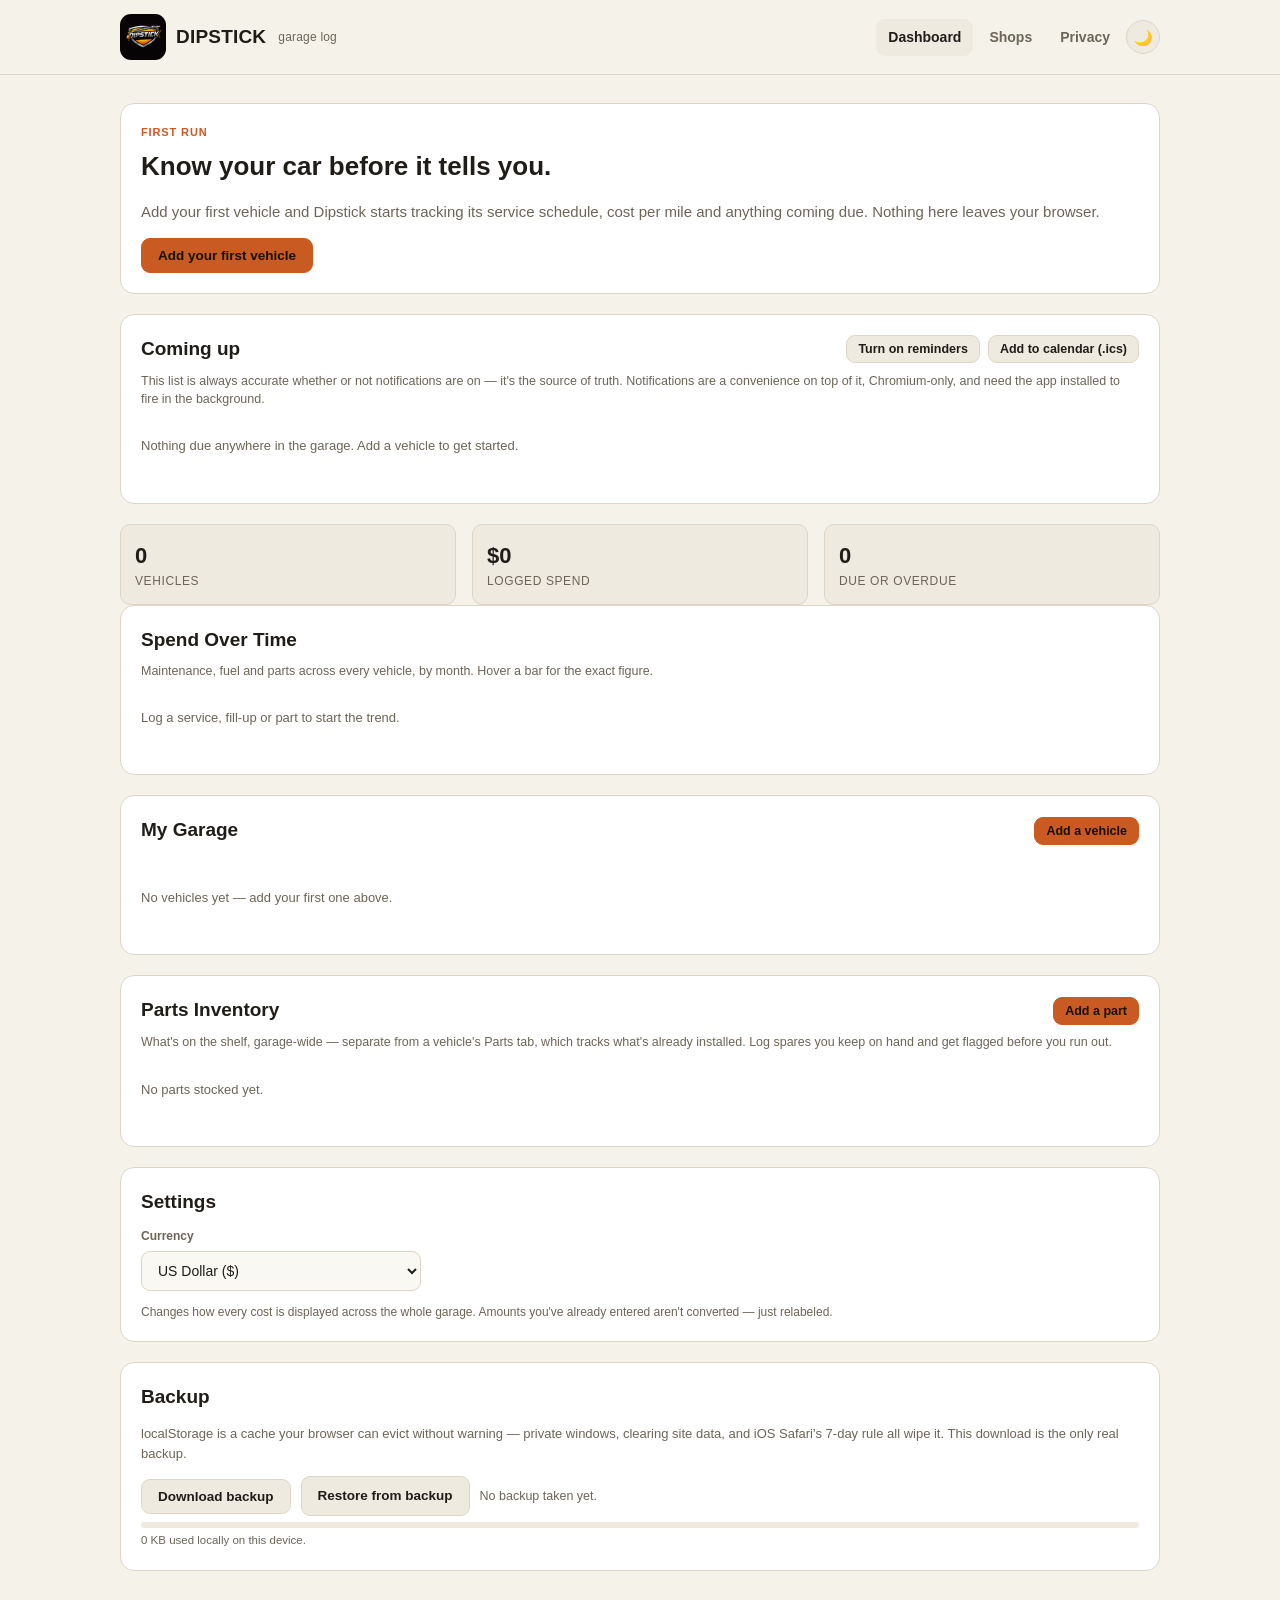
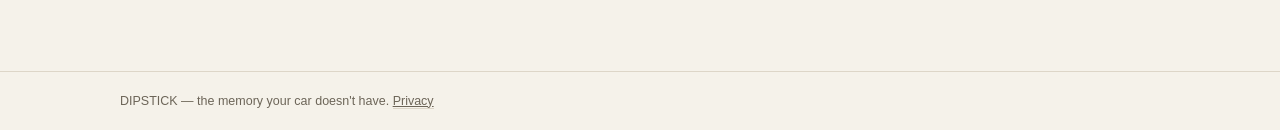
==== index.html @ 311d516f "Initial commit: Dipstick garage log app Vehicle maintenance tracker - local-only storage, no server." ====
<!doctype html>
<html lang="en">
<head>
<meta charset="utf-8">
<script>(function(){try{var t=localStorage.getItem('dipstick.theme');if(t==='light'||t==='dark')document.documentElement.setAttribute('data-theme',t);}catch(e){}})();</script>
<meta name="viewport" content="width=device-width, initial-scale=1, viewport-fit=cover">
<title>Dipstick — Garage Dashboard</title>
<meta name="description" content="Vehicle maintenance, repair records and reminders that live on your device — no account, no server.">
<link rel="manifest" href="manifest.json">
<meta name="theme-color" content="#0b0d10">
<link rel="apple-touch-icon" href="icon-192.png">
<link rel="icon" href="favicon.png">
<link rel="stylesheet" href="app.css">
</head>
<body>
<header>
  <div class="wrap">
    <a class="brand" href="index.html"><img class="mark" src="logo-mark.png" alt="Dipstick logo">DIPSTICK<span class="tag">garage log</span></a>
    <nav>
      <a href="index.html" class="active">Dashboard</a>
      <a href="providers.html">Shops</a>
      <a href="privacy.html">Privacy</a>
      <button id="themeToggle" class="theme-toggle" type="button" aria-label="Toggle theme"></button>
    </nav>
  </div>
</header>

<main>
  <div class="wrap">

    <section id="setupSection" class="panel" style="display:none">
      <div class="kicker">First run</div>
      <h1>Know your car before it tells you.</h1>
      <p class="muted">Add your first vehicle and Dipstick starts tracking its service schedule, cost per mile and anything coming due. Nothing here leaves your browser.</p>
      <button class="btn primary" id="setupAddBtn" type="button">Add your first vehicle</button>
    </section>

    <section class="panel" id="remindersPanel">
      <div style="display:flex;align-items:center;justify-content:space-between;flex-wrap:wrap;gap:10px">
        <h2 style="margin:0">Coming up<span class="badge-count" id="overdueBadge" style="display:none"></span></h2>
        <div style="display:flex;gap:8px;flex-wrap:wrap">
          <button class="btn sm" id="remindersToggleBtn" type="button">Turn on reminders</button>
          <button class="btn sm" id="remindersTestBtn" type="button" style="display:none">Send a test</button>
          <button class="btn sm" id="icsExportBtn" type="button">Add to calendar (.ics)</button>
        </div>
      </div>
      <p class="muted" style="font-size:12.5px;margin:8px 0 4px" id="remindersHint">This list is always accurate whether or not notifications are on — it's the source of truth. Notifications are a convenience on top of it, Chromium-only, and need the app installed to fire in the background.</p>
      <div id="dueList"></div>
      <p class="empty-note" id="dueEmpty" style="display:none">Nothing due anywhere in the garage. Add a vehicle to get started.</p>
    </section>

    <section class="grid cols-3" id="fleetStats"></section>

    <section class="panel">
      <div style="display:flex;align-items:center;justify-content:space-between;flex-wrap:wrap;gap:10px">
        <h2 style="margin:0">Spend Over Time</h2>
        <span class="muted" id="spendChartTotal" style="font-size:12.5px"></span>
      </div>
      <p class="muted" style="font-size:12.5px;margin:8px 0 12px">Maintenance, fuel and parts across every vehicle, by month. Hover a bar for the exact figure.</p>
      <div id="spendChartHost"></div>
      <p class="empty-note" id="spendChartEmpty" style="display:none">Log a service, fill-up or part to start the trend.</p>
    </section>

    <section class="panel">
      <div style="display:flex;align-items:center;justify-content:space-between;flex-wrap:wrap;gap:10px">
        <h2 style="margin:0">My Garage</h2>
        <button class="btn primary sm" id="addCarToggle" type="button">Add a vehicle</button>
      </div>

      <div id="addCar" class="disclosure" style="margin-top:14px;display:none">
        <div class="inner" style="padding-top:14px">
          <div class="field full">
            <label for="vinInput">Have the VIN? (optional)</label>
            <div style="display:flex;gap:8px">
              <input id="vinInput" placeholder="17-character VIN" maxlength="17" style="flex:1">
              <button class="btn" id="vinLookupBtn" type="button">Look up</button>
            </div>
            <p class="muted" id="vinNote" style="font-size:12px;margin:2px 0 0"></p>
          </div>
          <form class="form-grid" id="vehicleForm">
            <div class="field"><label>Year</label><input id="vehicleYear" type="number" placeholder="2019" required></div>
            <div class="field"><label>Make</label><input id="vehicleMake" placeholder="Toyota" required></div>
            <div class="field"><label>Model</label><input id="vehicleModel" placeholder="Camry" required></div>
            <div class="field"><label>Trim</label><input id="vehicleTrim" placeholder="SE (optional)"></div>
            <div class="field"><label>Current mileage</label><input id="vehicleMileage" type="number" placeholder="42000"></div>
            <div class="field"><label>Purchase price</label><input id="vehiclePurchase" type="number" placeholder="optional"></div>
            <div class="field"><label>Mileage when bought</label><input id="vehiclePurchaseMileage" type="number" placeholder="optional"></div>
            <div class="field full"><label>Notes</label><input id="vehicleNotes" placeholder="optional"></div>
            <div class="field full"><button class="btn primary" type="submit">Save vehicle</button></div>
          </form>
        </div>
      </div>

      <div class="grid cols-2" id="vehicleGrid" style="margin-top:16px"></div>
      <p class="empty-note" id="vehicleEmpty" style="display:none">No vehicles yet — add your first one above.</p>
    </section>

    <section class="panel">
      <div style="display:flex;align-items:center;justify-content:space-between;flex-wrap:wrap;gap:10px">
        <h2 style="margin:0">Parts Inventory</h2>
        <button class="btn primary sm" id="addInvToggle" type="button">Add a part</button>
      </div>
      <p class="muted" style="font-size:12.5px;margin:8px 0 4px">What's on the shelf, garage-wide — separate from a vehicle's Parts tab, which tracks what's already installed. Log spares you keep on hand and get flagged before you run out.</p>

      <div id="addInv" class="disclosure" style="margin-top:10px;display:none">
        <div class="inner" style="padding-top:14px">
          <form class="form-grid" id="inventoryForm">
            <div class="field"><label>Part</label><input id="invName" placeholder="Oil filter, wiper blades…" required></div>
            <div class="field"><label>Quantity on hand</label><input id="invQuantity" type="number" min="0" placeholder="0"></div>
            <div class="field"><label>Reorder at</label><input id="invThreshold" type="number" min="0" placeholder="1"></div>
            <div class="field full"><label>Notes</label><input id="invNotes" placeholder="optional"></div>
            <div class="field full"><button class="btn primary" type="submit">Save part</button></div>
          </form>
        </div>
      </div>

      <div id="invList" style="margin-top:14px"></div>
      <p class="empty-note" id="invEmpty" style="display:none">No parts stocked yet.</p>
    </section>

    <section class="panel">
      <h2>Settings</h2>
      <div class="field" style="max-width:280px">
        <label>Currency</label>
        <select id="currencySelect"></select>
      </div>
      <p class="muted" style="font-size:12px;margin:6px 0 0">Changes how every cost is displayed across the whole garage. Amounts you've already entered aren't converted — just relabeled.</p>
    </section>

    <section class="panel">
      <h2>Backup</h2>
      <p class="muted" style="font-size:13px">localStorage is a cache your browser can evict without warning — private windows, clearing site data, and iOS Safari's 7-day rule all wipe it. This download is the only real backup.</p>
      <div style="display:flex;gap:10px;flex-wrap:wrap;align-items:center">
        <button class="btn" id="exportBtn" type="button">Download backup</button>
        <label class="btn" style="cursor:pointer">Restore from backup<input type="file" id="importFile" accept=".json" style="display:none"></label>
        <span class="muted" id="lastExportNote" style="font-size:12.5px"></span>
      </div>
      <div class="storage-meter"><i id="storageBar" style="width:0%"></i></div>
      <p class="muted" id="storageNote" style="font-size:11.5px;margin:4px 0 0"></p>
    </section>

  </div>
</main>

<footer>
  <div class="wrap">
    <span>DIPSTICK — the memory your car doesn't have. <a href="privacy.html" style="border-bottom:1px solid var(--line)">Privacy</a></span>
    <button class="btn sm" id="installBtn" type="button" style="display:none">Install app</button>
  </div>
</footer>

<div class="toast" id="toast" role="status" aria-live="polite"></div>

<script src="app.js"></script>
<script>
(function(){
  var D = window.DIPSTICK;
  D.initThemeToggle(document.getElementById('themeToggle'));
  var toastTimer;
  function toast(msg){
    var t = document.getElementById('toast');
    t.textContent = msg; t.classList.add('show');
    clearTimeout(toastTimer);
    toastTimer = setTimeout(function(){ t.classList.remove('show'); }, 2600);
  }

  function pillHtml(status, label){
    return '<span class="pill '+status+'">'+D.esc(label||status)+'</span>';
  }

  function renderDue(){
    var items = D.reminderItems();
    var host = document.getElementById('dueList');
    var empty = document.getElementById('dueEmpty');
    var badge = document.getElementById('overdueBadge');
    var overdue = items.filter(function(i){ return i.status==='overdue'; }).length;
    if(overdue){ badge.style.display='inline-block'; badge.textContent = overdue; }
    else badge.style.display='none';
    if(!items.length){ host.innerHTML=''; empty.style.display='block'; return; }
    empty.style.display='none';
    host.innerHTML = items.map(function(i){
      return '<div class="due-item">'+pillHtml(i.status)+
        '<div style="flex:1"><div class="t">'+D.esc(i.title)+'</div><div class="d">'+D.esc(i.detail)+'</div></div></div>';
    }).join('');
  }

  function renderStats(){
    var s = D.fleetSummary();
    document.getElementById('fleetStats').innerHTML =
      '<div class="stat"><div class="n">'+s.vehicles+'</div><div class="l">Vehicles</div></div>'+
      '<div class="stat"><div class="n">'+D.fmtMoney(s.totalSpend)+'</div><div class="l">Logged spend</div></div>'+
      '<div class="stat"><div class="n">'+s.dueCount+'</div><div class="l">Due or overdue</div></div>';
  }

  function vehicleCardHtml(v){
    var due = D.topDue(v, 1)[0];
    var oc = D.ownershipCost(v);
    var photo = (v.photos&&v.photos[0]) ? '<img class="photo" src="'+v.photos[0]+'">' : '';
    var dueBit = due && due.status!=='ok' ? pillHtml(due.status, due.type) : (due ? pillHtml('ok','On schedule') : '');
    return '<a class="vehicle-card" href="vehicle.html?id='+encodeURIComponent(v.id)+'">'+photo+
      '<div class="title">'+D.esc(D.vehicleTitle(v))+'</div>'+
      '<div class="sub">'+D.fmtMiles(v.mileage)+(v.trim?' · '+D.esc(v.trim):'')+'</div>'+
      '<div style="display:flex;justify-content:space-between;align-items:center">'+dueBit+
      '<span class="muted" style="font-size:12px">'+(oc?D.fmtMoney(oc.perMile,2)+'/mi':'cost/mi —')+'</span></div>'+
      '</a>';
  }

  function renderVehicles(){
    var vehicles = D.getState().vehicles;
    var grid = document.getElementById('vehicleGrid');
    var empty = document.getElementById('vehicleEmpty');
    if(!vehicles.length){ grid.innerHTML=''; empty.style.display='block'; }
    else { empty.style.display='none'; grid.innerHTML = vehicles.map(vehicleCardHtml).join(''); }
  }

  function inventoryRowHtml(item){
    var st = D.inventoryStatus(item);
    return '<div class="due-item">'+pillHtml(st.status, st.status==='overdue'?'out':st.status==='soon'?'low':'ok')+
      '<div style="flex:1"><div class="t">'+D.esc(item.name)+'</div>'+
      '<div class="d">'+st.quantity+' on hand · reorder at '+item.reorderThreshold+(item.notes?' · '+D.esc(item.notes):'')+'</div></div>'+
      '<div style="display:flex;gap:6px;align-items:center">'+
      '<button class="btn sm" data-act="dec" data-id="'+item.id+'" type="button">&minus;</button>'+
      '<button class="btn sm" data-act="inc" data-id="'+item.id+'" type="button">+</button>'+
      '<button class="btn sm danger" data-act="del" data-id="'+item.id+'" type="button">Delete</button>'+
      '</div></div>';
  }

  function renderInventory(){
    var items = D.getState().inventory || [];
    var host = document.getElementById('invList');
    var empty = document.getElementById('invEmpty');
    if(!items.length){ host.innerHTML=''; empty.style.display='block'; return; }
    empty.style.display='none';
    host.innerHTML = items.map(inventoryRowHtml).join('');
    Array.prototype.forEach.call(host.querySelectorAll('button[data-act]'), function(btn){
      btn.addEventListener('click', function(){
        var id = this.dataset.id, act = this.dataset.act;
        if(act==='inc') D.adjustInventoryQty(id, 1);
        else if(act==='dec') D.adjustInventoryQty(id, -1);
        else if(act==='del'){ D.removeInventoryItem(id); }
        D.scheduleSave(); renderInventory(); renderDue();
      });
    });
  }

  function renderSpendChart(){
    var data = D.fleetMonthlySpend(12);
    var host = document.getElementById('spendChartHost');
    var empty = document.getElementById('spendChartEmpty');
    var totalAll = data.reduce(function(a,d){ return a+d.total; }, 0);
    document.getElementById('spendChartTotal').textContent = totalAll > 0 ? '12-month total: '+D.fmtMoney(totalAll) : '';
    if(totalAll <= 0){ host.innerHTML=''; empty.style.display='block'; return; }
    empty.style.display='none';
    var w = 760, h = 180, padBottom = 24;
    var max = Math.max.apply(null, data.map(function(d){ return d.total; }).concat([1]));
    var slot = w / data.length;
    var barW = Math.max(2, slot - 6);
    var bars = data.map(function(d, i){
      var isZero = d.total <= 0;
      var barH = isZero ? 2 : Math.max(3, Math.round((d.total/max) * (h-padBottom-14)));
      var x = i*slot + (slot-barW)/2;
      var y = h - padBottom - barH;
      var showLabel = (i % 3 === 0) || i === data.length-1;
      return '<g>'+
        '<rect x="'+x.toFixed(1)+'" y="'+y+'" width="'+barW.toFixed(1)+'" height="'+barH+'" rx="3" style="fill:'+(isZero?'var(--line)':'var(--accent)')+'"><title>'+D.esc(d.label)+': '+D.esc(D.fmtMoney(d.total))+'</title></rect>'+
        (showLabel ? '<text x="'+(x+barW/2).toFixed(1)+'" y="'+(h-6)+'" text-anchor="middle" font-size="10" style="fill:var(--muted)">'+D.esc(d.label)+'</text>' : '')+
        '</g>';
    }).join('');
    host.innerHTML = '<svg viewBox="0 0 '+w+' '+h+'" style="width:100%;height:auto;display:block" role="img" aria-label="Monthly spend across the garage, last 12 months">'+
      '<line x1="0" y1="'+(h-padBottom)+'" x2="'+w+'" y2="'+(h-padBottom)+'" style="stroke:var(--line)" stroke-width="1"/>'+
      bars+'</svg>';
  }

  function renderCurrencySelect(){
    var sel = document.getElementById('currencySelect');
    if(!sel.options.length){
      sel.innerHTML = D.CURRENCIES.map(function(c){ return '<option value="'+c.code+'">'+D.esc(c.label)+'</option>'; }).join('');
    }
    sel.value = D.getCurrency();
  }

  function renderStorage(){
    var bytes = D.estimateBytes(D.getState());
    var pct = Math.min(100, Math.round(bytes / D.STORAGE_LIMIT_BYTES * 100));
    document.getElementById('storageBar').style.width = pct+'%';
    document.getElementById('storageNote').textContent = (bytes/1024).toFixed(0)+' KB used locally on this device.';
    var last = D.getState().lastExportAt;
    document.getElementById('lastExportNote').textContent = last ? 'Last backup: '+D.fmtDate(last.slice(0,10)) : 'No backup taken yet.';
  }

  function renderAll(){
    document.getElementById('setupSection').style.display = D.getState().vehicles.length ? 'none' : 'block';
    renderDue(); renderStats(); renderSpendChart(); renderVehicles(); renderInventory(); renderCurrencySelect(); renderStorage();
  }

  function wireSetup(){
    document.getElementById('setupAddBtn').addEventListener('click', function(){
      document.getElementById('addCar').style.display='block';
      document.getElementById('addCar').scrollIntoView({behavior:'smooth'});
    });
    document.getElementById('addCarToggle').addEventListener('click', function(){
      var el = document.getElementById('addCar');
      el.style.display = el.style.display==='none' ? 'block' : 'none';
    });
    document.getElementById('addInvToggle').addEventListener('click', function(){
      var el = document.getElementById('addInv');
      el.style.display = el.style.display==='none' ? 'block' : 'none';
    });
  }

  function wireInventory(){
    document.getElementById('inventoryForm').addEventListener('submit', function(e){
      e.preventDefault();
      D.addInventoryItem({
        name: document.getElementById('invName').value.trim(),
        quantity: document.getElementById('invQuantity').value,
        reorderThreshold: document.getElementById('invThreshold').value,
        notes: document.getElementById('invNotes').value
      });
      D.scheduleSave(); this.reset(); renderInventory(); renderDue(); toast('Part added to inventory');
    });
  }

  function wireCurrency(){
    document.getElementById('currencySelect').addEventListener('change', function(){
      D.setCurrency(this.value);
      D.scheduleSave();
      renderAll();
      toast('Currency updated');
    });
  }

  function wireVin(){
    document.getElementById('vinLookupBtn').addEventListener('click', function(){
      var vin = document.getElementById('vinInput').value;
      var note = document.getElementById('vinNote');
      var btn = this;
      if(!vin){ note.textContent='Enter a VIN first.'; return; }
      btn.disabled=true; btn.textContent='Looking up…'; note.textContent='Asking NHTSA…';
      D.decodeVin(vin).then(function(res){
        if(!res.ok){ note.textContent = res.message; return; }
        var v = res.vehicle;
        document.getElementById('vehicleYear').value = v.year||'';
        document.getElementById('vehicleMake').value = v.make||'';
        document.getElementById('vehicleModel').value = v.model||'';
        if(v.trim) document.getElementById('vehicleTrim').value = v.trim;
        var sched = D.makeScheduleLabel({make:v.make});
        note.textContent = 'Found '+[v.year,v.make,v.model].filter(Boolean).join(' ')+
          (sched ? '. Service intervals will use the typical '+sched+' schedule.' : '');
      }).catch(function(){
        note.textContent = 'Could not reach NHTSA — you may be offline. Enter details by hand.';
      }).then(function(){ btn.disabled=false; btn.textContent='Look up'; });
    });

    document.getElementById('vehicleForm').addEventListener('submit', function(e){
      e.preventDefault();
      var v = D.addVehicle({
        year: document.getElementById('vehicleYear').value,
        make: document.getElementById('vehicleMake').value.trim(),
        model: document.getElementById('vehicleModel').value.trim(),
        trim: document.getElementById('vehicleTrim').value.trim(),
        mileage: Number(document.getElementById('vehicleMileage').value)||0,
        purchasePrice: document.getElementById('vehiclePurchase').value ? Number(document.getElementById('vehiclePurchase').value) : null,
        purchaseMileage: document.getElementById('vehiclePurchaseMileage').value ? Number(document.getElementById('vehiclePurchaseMileage').value) : null,
        notes: document.getElementById('vehicleNotes').value.trim(),
        vin: D.normalizeVin(document.getElementById('vinInput').value)
      });
      // saveState() (immediate), not scheduleSave() (debounced ~250ms) — the
      // very next line navigates away, which unloads the page and kills a
      // pending debounce timer before it fires. That raced silently: the
      // vehicle existed in memory long enough to build the redirect URL, but
      // never reached localStorage, so vehicle.html loaded a profile without
      // it and bounced straight back here.
      D.saveState().then(function(){
        window.location.href = 'vehicle.html?id='+encodeURIComponent(v.id);
      });
    });
  }

  function wireReminders(){
    function refreshBtn(){
      var sup = D.reminderSupport();
      var on = sup.notifications && sup.permission==='granted';
      document.getElementById('remindersToggleBtn').textContent = on ? 'Reminders on' : 'Turn on reminders';
      document.getElementById('remindersTestBtn').style.display = on ? 'inline-block' : 'none';
    }
    document.getElementById('remindersToggleBtn').addEventListener('click', function(){
      D.enableReminders().then(function(res){ toast(res.message); refreshBtn(); });
    });
    document.getElementById('remindersTestBtn').addEventListener('click', function(){
      D.testReminder().then(function(res){ toast(res.message); });
    });
    document.getElementById('icsExportBtn').addEventListener('click', function(){
      if(!D.exportReminderICS()) toast('Nothing due to add yet.');
    });
    refreshBtn();
  }

  function wireBackup(){
    document.getElementById('exportBtn').addEventListener('click', function(){ D.exportBackup(); renderStorage(); toast('Backup downloaded'); });
    document.getElementById('importFile').addEventListener('change', function(e){
      var file = e.target.files[0]; if(!file) return;
      var reader = new FileReader();
      reader.onload = function(){
        try{ D.importBackup(reader.result).then(function(){ toast('Backup restored'); location.reload(); }); }
        catch(err){ toast(err.message || 'Could not read that file'); }
      };
      reader.readAsText(file);
    });
  }

  function wireInstall(){
    var deferred;
    window.addEventListener('beforeinstallprompt', function(e){
      e.preventDefault(); deferred = e;
      document.getElementById('installBtn').style.display='inline-block';
    });
    document.getElementById('installBtn').addEventListener('click', function(){
      if(deferred) deferred.prompt();
    });
  }

  wireSetup(); wireVin(); wireReminders(); wireInventory(); wireCurrency(); wireBackup(); wireInstall();
  D.loadState(function(){ renderAll(); D.publishDigest(); D.refreshBadge(); });

  if('serviceWorker' in navigator && location.protocol !== 'file:'){
    window.addEventListener('load', function(){ navigator.serviceWorker.register('sw.js').catch(function(){}); });
  }
})();
</script>
</body>
</html>
---- app.css ----
/* DIPSTICK — shared styles. Dark, dense, garage-note aesthetic — with a
   light counterpart for anyone who'd rather read it on paper than in a bay.
   Dark is the native default (bare :root); light only applies when the
   system prefers it AND the user hasn't explicitly chosen dark, or when
   the in-app toggle has explicitly picked light. See app.js theme*(). */
:root{
  --bg:#0b0d10; --panel:#14171b; --panel2:#191d22; --line:#252a31;
  --text:#e8eaed; --muted:#939aa6; --accent:#ff8a3d; --accent2:#3ddc97;
  --red:#ff5d5d; --yellow:#ffc94d; --green:#3ddc97; --radius:14px;
  --input-bg:#0f1216; --header-bg:rgba(11,13,16,.92);
  --ok-bg:#123326; --warn-bg:#3a2f10; --bad-bg:#3a1414; --none-bg:#20242a;
  --hover-line:#3a4048; --danger-line:#4a2323; --photo-bg:#1c2026;
  font-family:-apple-system,BlinkMacSystemFont,"Segoe UI",Roboto,Helvetica,Arial,sans-serif;
}
@media (prefers-color-scheme: light){
  :root:not([data-theme="dark"]){
    --bg:#f5f2ea; --panel:#ffffff; --panel2:#eeeae0; --line:#ddd6c8;
    --text:#201d18; --muted:#6c6558; --accent:#c85a22; --accent2:#2f7d5b;
    --red:#a13d3d; --yellow:#8a6a1f; --green:#2f7d5b;
    --input-bg:#faf8f3; --header-bg:rgba(245,242,234,.92);
    --ok-bg:#e2efe6; --warn-bg:#f3ecd6; --bad-bg:#f4e3e0; --none-bg:#eeeae0;
    --hover-line:#c9c2b3; --danger-line:#e0b8b0; --photo-bg:#eeeae0;
  }
}
:root[data-theme="dark"]{
  --bg:#0b0d10; --panel:#14171b; --panel2:#191d22; --line:#252a31;
  --text:#e8eaed; --muted:#939aa6; --accent:#ff8a3d; --accent2:#3ddc97;
  --red:#ff5d5d; --yellow:#ffc94d; --green:#3ddc97;
  --input-bg:#0f1216; --header-bg:rgba(11,13,16,.92);
  --ok-bg:#123326; --warn-bg:#3a2f10; --bad-bg:#3a1414; --none-bg:#20242a;
  --hover-line:#3a4048; --danger-line:#4a2323; --photo-bg:#1c2026;
}
:root[data-theme="light"]{
  --bg:#f5f2ea; --panel:#ffffff; --panel2:#eeeae0; --line:#ddd6c8;
  --text:#201d18; --muted:#6c6558; --accent:#c85a22; --accent2:#2f7d5b;
  --red:#a13d3d; --yellow:#8a6a1f; --green:#2f7d5b;
  --input-bg:#faf8f3; --header-bg:rgba(245,242,234,.92);
  --ok-bg:#e2efe6; --warn-bg:#f3ecd6; --bad-bg:#f4e3e0; --none-bg:#eeeae0;
  --hover-line:#c9c2b3; --danger-line:#e0b8b0; --photo-bg:#eeeae0;
}
*{box-sizing:border-box}
html,body{margin:0;padding:0;background:var(--bg);color:var(--text)}
body{line-height:1.5;font-size:15px}
a{color:inherit}
.wrap{max-width:1080px;margin:0 auto;padding:0 20px}
header{border-bottom:1px solid var(--line);position:sticky;top:0;background:var(--header-bg);backdrop-filter:blur(6px);z-index:20}
header .wrap{display:flex;align-items:center;gap:24px;padding:calc(14px + env(safe-area-inset-top)) 20px 14px;flex-wrap:wrap}
.brand{display:flex;align-items:center;gap:10px;font-weight:800;font-size:19px;letter-spacing:.2px;text-decoration:none;color:var(--text)}
.brand .mark{width:46px;height:46px;border-radius:11px;object-fit:cover;display:block;flex-shrink:0}
.brand .tag{font-weight:500;color:var(--muted);font-size:12px;margin-left:2px}
nav{display:flex;align-items:center;gap:4px;margin-left:auto;flex-wrap:wrap}
nav a{padding:8px 12px;border-radius:9px;text-decoration:none;color:var(--muted);font-size:14px;font-weight:600}
nav a:hover,nav a.active{background:var(--panel2);color:var(--text)}
.theme-toggle{width:34px;height:34px;flex-shrink:0;margin-left:auto;padding:0;display:inline-flex;align-items:center;justify-content:center;background:var(--panel2);border:1px solid var(--line);border-radius:99px;color:var(--text);font-size:15px;line-height:1;cursor:pointer}
.theme-toggle:hover{border-color:var(--accent)}
main{padding:28px 0 max(80px, calc(28px + env(safe-area-inset-bottom)))}
.kicker{text-transform:uppercase;letter-spacing:.08em;font-size:11px;color:var(--accent);font-weight:700;margin-bottom:6px}
h1{font-size:26px;margin:0 0 6px}
h2{font-size:19px;margin:0 0 10px}
h3{font-size:15px;margin:0 0 8px}
p.muted,.muted{color:var(--muted)}
.panel{background:var(--panel);border:1px solid var(--line);border-radius:var(--radius);padding:20px;margin-bottom:20px}
.grid{display:grid;gap:16px}
.grid.cols-2{grid-template-columns:repeat(auto-fit,minmax(260px,1fr))}
.grid.cols-3{grid-template-columns:repeat(auto-fit,minmax(200px,1fr))}
.stat{background:var(--panel2);border:1px solid var(--line);border-radius:10px;padding:14px}
.stat .n{font-size:22px;font-weight:800}
.stat .l{font-size:12px;color:var(--muted);text-transform:uppercase;letter-spacing:.05em}
.field{display:flex;flex-direction:column;gap:6px;margin-bottom:12px}
.field.full{grid-column:1/-1}
.field label{font-size:12px;color:var(--muted);font-weight:600}
input,select,textarea{background:var(--input-bg);border:1px solid var(--line);color:var(--text);border-radius:9px;padding:10px 12px;font-size:14px;font-family:inherit}
input:focus,select:focus,textarea:focus{outline:2px solid var(--accent);outline-offset:1px}
form.form-grid{display:grid;grid-template-columns:repeat(auto-fit,minmax(160px,1fr));gap:12px}
.btn{background:var(--panel2);border:1px solid var(--line);color:var(--text);padding:9px 16px;border-radius:9px;font-weight:700;font-size:13.5px;cursor:pointer}
.btn:hover{border-color:var(--hover-line)}
.btn.primary{background:var(--accent);border-color:var(--accent);color:#1a0f05}
.btn.primary:hover{filter:brightness(1.08)}
.btn.danger{color:var(--red);border-color:var(--danger-line)}
.btn.sm{padding:6px 11px;font-size:12.5px}
.btn:disabled{opacity:.45;cursor:not-allowed}
.btn:disabled:hover{border-color:var(--line);filter:none}
.pill{display:inline-flex;align-items:center;gap:5px;padding:3px 10px;border-radius:99px;font-size:11.5px;font-weight:700;text-transform:uppercase;letter-spacing:.03em}
.pill.ok{background:var(--ok-bg);color:var(--green)}
.pill.soon{background:var(--warn-bg);color:var(--yellow)}
.pill.overdue{background:var(--bad-bg);color:var(--red)}
.pill.none,.pill.untracked{background:var(--none-bg);color:var(--muted)}
.vehicle-card{background:var(--panel2);border:1px solid var(--line);border-radius:12px;padding:16px;display:flex;flex-direction:column;gap:10px;text-decoration:none;color:var(--text)}
.vehicle-card:hover{border-color:var(--accent)}
.vehicle-card .photo{width:100%;height:130px;border-radius:9px;object-fit:cover;background:var(--photo-bg)}
.vehicle-card .title{font-weight:800;font-size:16px}
.vehicle-card .sub{color:var(--muted);font-size:12.5px}
.row{display:flex;align-items:center;justify-content:space-between;gap:10px;padding:10px 0;border-bottom:1px solid var(--line)}
.row:last-child{border-bottom:none}
table{width:100%;border-collapse:collapse;font-size:13.5px}
th,td{text-align:left;padding:8px 6px;border-bottom:1px solid var(--line)}
th{color:var(--muted);font-weight:700;font-size:11.5px;text-transform:uppercase;letter-spacing:.04em}
.due-item{display:flex;align-items:center;gap:12px;padding:11px 0;border-bottom:1px solid var(--line)}
.due-item:last-child{border-bottom:none}
.due-item .t{font-weight:700;font-size:14px}
.due-item .d{color:var(--muted);font-size:12.5px}
.toast{position:fixed;bottom:calc(22px + env(safe-area-inset-bottom));left:50%;transform:translateX(-50%) translateY(20px);background:var(--photo-bg);border:1px solid var(--line);padding:12px 18px;border-radius:10px;opacity:0;pointer-events:none;transition:.25s;font-size:13.5px;z-index:50}
.toast.show{opacity:1;transform:translateX(-50%) translateY(0)}
.tabs{display:flex;gap:6px;border-bottom:1px solid var(--line);margin-bottom:18px;flex-wrap:wrap}
.tabs button{background:none;border:none;color:var(--muted);font-weight:700;font-size:13.5px;padding:10px 4px;cursor:pointer;border-bottom:2px solid transparent}
.tabs button.active{color:var(--text);border-color:var(--accent)}
.tab-panel{display:none}
.tab-panel.active{display:block}
.empty-note{color:var(--muted);font-size:13px;padding:14px 0}
footer{border-top:1px solid var(--line);padding:20px 0;color:var(--muted);font-size:12.5px}
footer .wrap{display:flex;justify-content:space-between;flex-wrap:wrap;gap:10px}
.badge-count{background:var(--red);color:#fff;border-radius:99px;font-size:10.5px;padding:1px 6px;margin-left:6px}
.disclosure{border:1px solid var(--line);border-radius:10px;overflow:hidden;margin-top:8px}
.disclosure summary{cursor:pointer;padding:10px 14px;font-weight:700;font-size:13px;color:var(--muted)}
.disclosure[open] summary{color:var(--text)}
.disclosure .inner{padding:0 14px 14px;font-size:13px;color:var(--muted)}
@media print{
  header,footer,nav,.no-print{display:none!important}
  body{background:#fff;color:#000}
  #printArea{display:block!important}
}
#printArea{display:none}
.photo-strip{display:flex;gap:8px;flex-wrap:wrap}
.photo-strip img{width:64px;height:64px;object-fit:cover;border-radius:8px;border:1px solid var(--line)}
.storage-meter{height:6px;background:var(--panel2);border-radius:99px;overflow:hidden;margin-top:6px}
.storage-meter i{display:block;height:100%;background:var(--accent)}
.recall-box{text-align:right}
.table-scroll{overflow-x:auto;-webkit-overflow-scrolling:touch;margin:0 -2px}
.table-scroll table{min-width:480px}

/* --- phone layout: single-row scrolling tabs, a nav that reads cleanly once
   it wraps under the brand, and tables that scroll sideways instead of
   squeezing every cell onto three lines. --- */
@media (max-width:640px){
  header .wrap{padding:calc(12px + env(safe-area-inset-top)) 16px 12px}
  nav{margin-left:0;width:100%;justify-content:flex-start;gap:2px}
  nav a{padding:8px 6px}
  .theme-toggle{margin-left:auto}
  .tabs{flex-wrap:nowrap;overflow-x:auto;-webkit-overflow-scrolling:touch;padding-bottom:2px}
  .tabs button{flex:0 0 auto;white-space:nowrap}
  .recall-box{text-align:left}
  main{padding-top:20px}
  .panel{padding:16px}
  h1{font-size:22px}
}
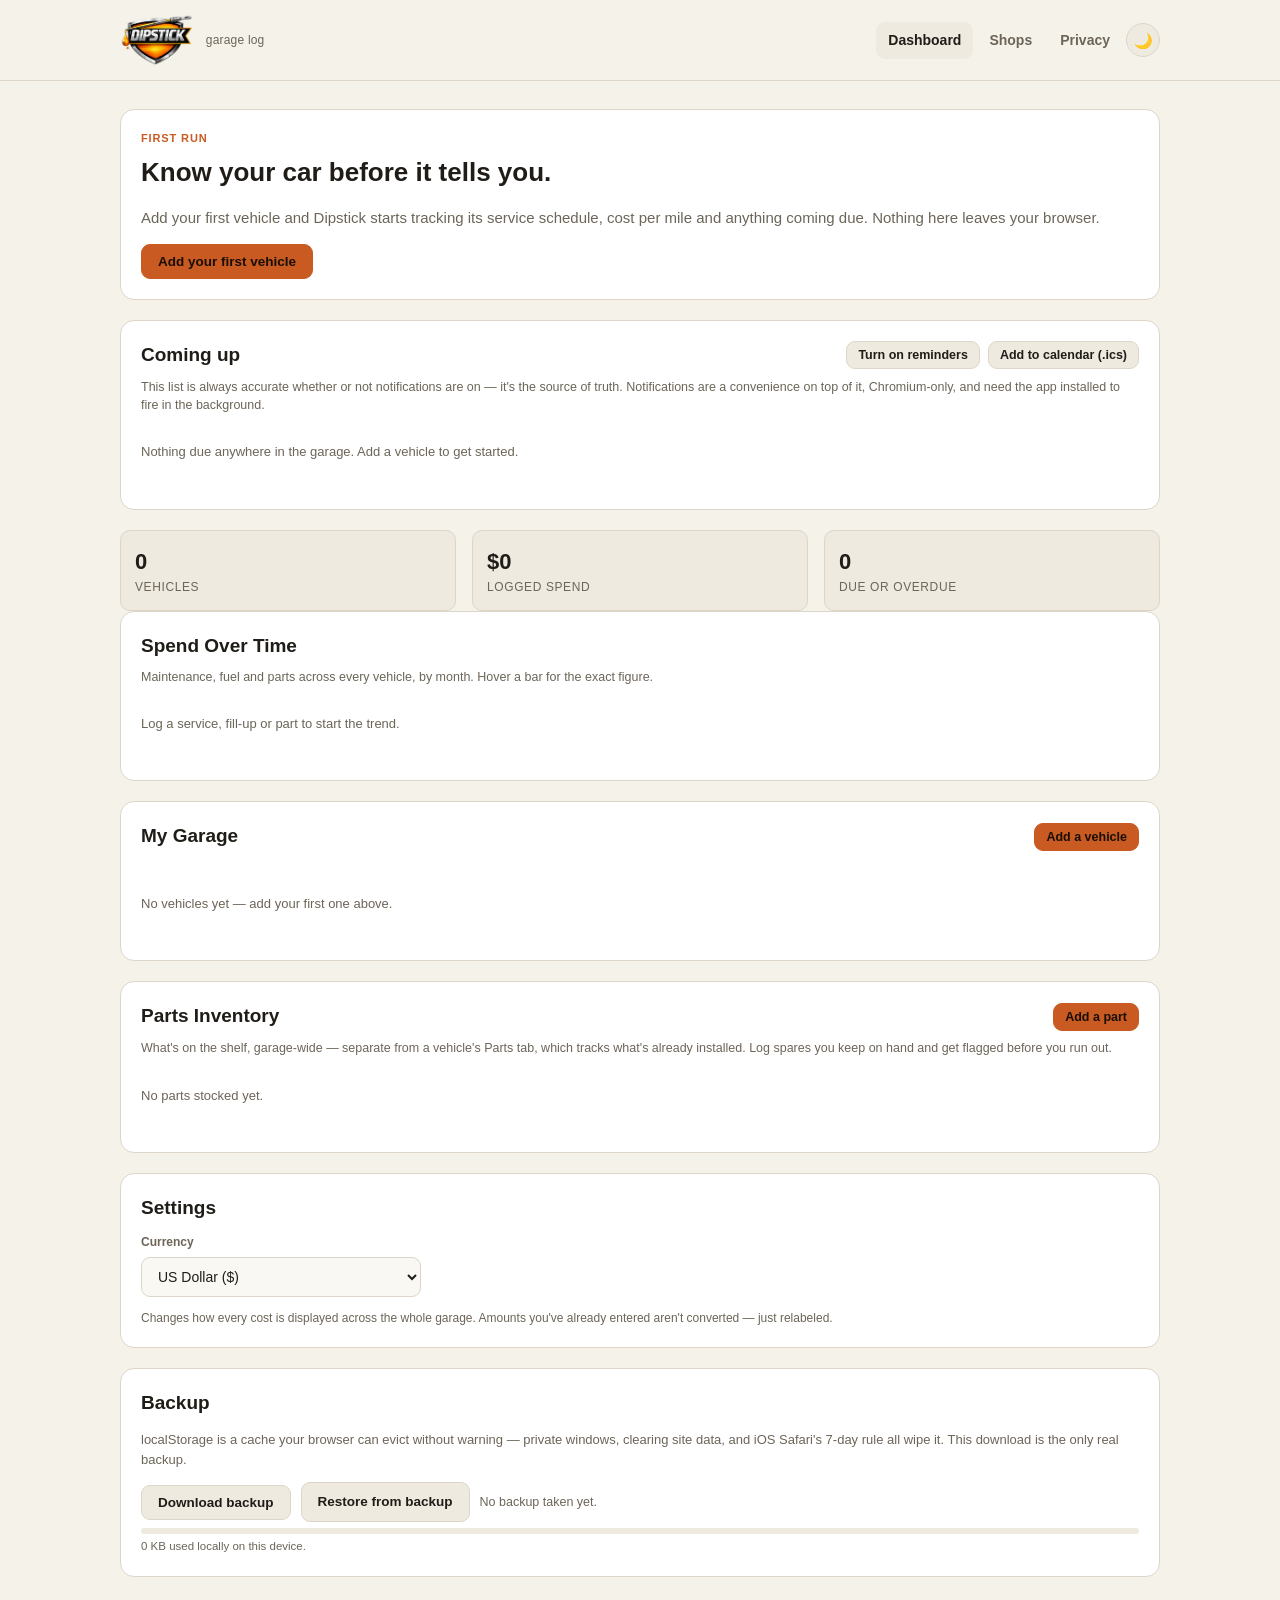
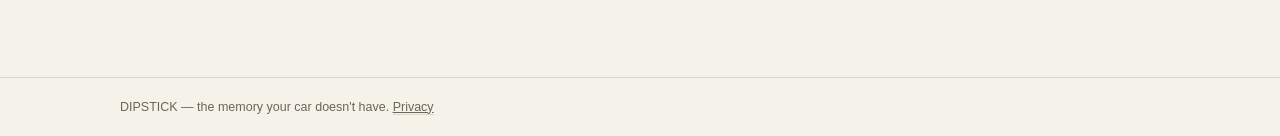
==== commit 5042b9df: "Swap header logo for full badge/wordmark mark" ====
--- a/index.html
+++ b/index.html
@@ -15,7 +15,7 @@
 <body>
 <header>
   <div class="wrap">
-    <a class="brand" href="index.html"><img class="mark" src="logo-mark.png" alt="Dipstick logo">DIPSTICK<span class="tag">garage log</span></a>
+    <a class="brand" href="index.html"><img class="mark" src="logo-mark.png" alt="Dipstick"><span class="tag">garage log</span></a>
     <nav>
       <a href="index.html" class="active">Dashboard</a>
       <a href="providers.html">Shops</a>
--- a/app.css
+++ b/app.css
@@ -46,7 +46,7 @@
 header{border-bottom:1px solid var(--line);position:sticky;top:0;background:var(--header-bg);backdrop-filter:blur(6px);z-index:20}
 header .wrap{display:flex;align-items:center;gap:24px;padding:calc(14px + env(safe-area-inset-top)) 20px 14px;flex-wrap:wrap}
 .brand{display:flex;align-items:center;gap:10px;font-weight:800;font-size:19px;letter-spacing:.2px;text-decoration:none;color:var(--text)}
-.brand .mark{width:46px;height:46px;border-radius:11px;object-fit:cover;display:block;flex-shrink:0}
+.brand .mark{height:52px;width:auto;object-fit:contain;display:block;flex-shrink:0}
 .brand .tag{font-weight:500;color:var(--muted);font-size:12px;margin-left:2px}
 nav{display:flex;align-items:center;gap:4px;margin-left:auto;flex-wrap:wrap}
 nav a{padding:8px 12px;border-radius:9px;text-decoration:none;color:var(--muted);font-size:14px;font-weight:600}
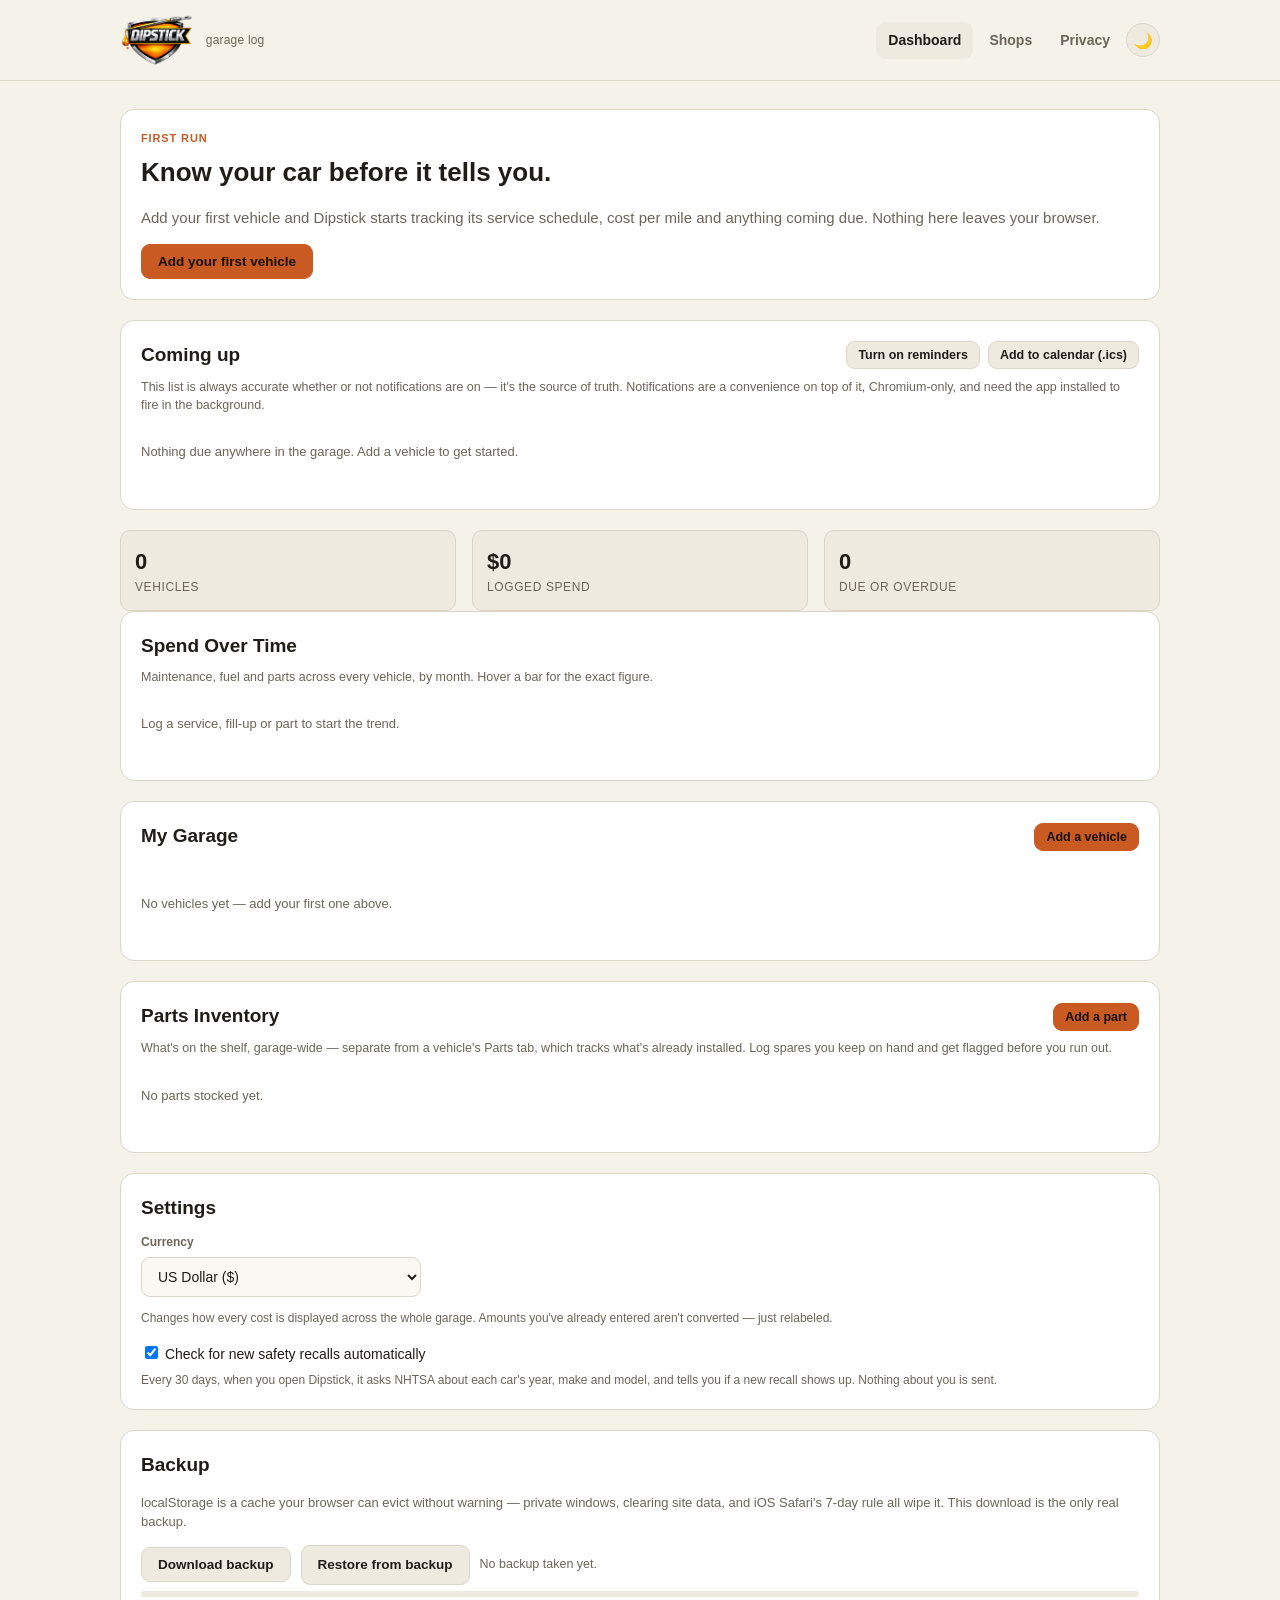
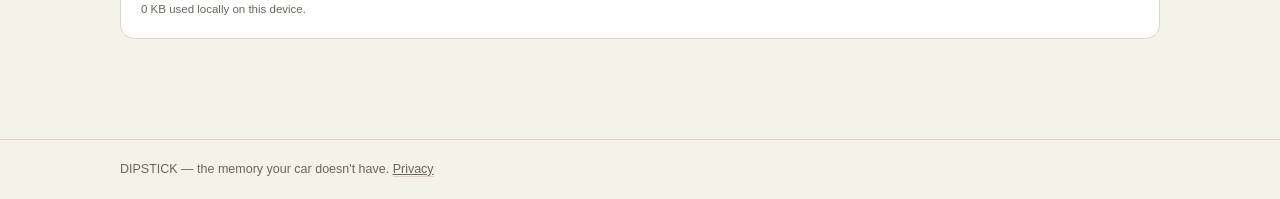
==== commit c8b02be0: "Automatic 30-day recall re-check with Settings toggle" ====
--- a/index.html
+++ b/index.html
@@ -10,7 +10,7 @@
 <meta name="theme-color" content="#0b0d10">
 <link rel="apple-touch-icon" href="icon-192.png">
 <link rel="icon" href="favicon.png">
-<link rel="stylesheet" href="app.css">
+<link rel="stylesheet" href="app.css?v=20261012c">
 </head>
 <body>
 <header>
@@ -125,6 +125,8 @@
         <select id="currencySelect"></select>
       </div>
       <p class="muted" style="font-size:12px;margin:6px 0 0">Changes how every cost is displayed across the whole garage. Amounts you've already entered aren't converted — just relabeled.</p>
+      <div style="margin:16px 0 0"><label style="font-size:14px"><input type="checkbox" id="autoRecall"> Check for new safety recalls automatically</label></div>
+      <p class="muted" style="font-size:12px;margin:6px 0 0">Every 30 days, when you open Dipstick, it asks NHTSA about each car's year, make and model, and tells you if a new recall shows up. Nothing about you is sent.</p>
     </section>
 
     <section class="panel">
@@ -151,7 +153,7 @@
 
 <div class="toast" id="toast" role="status" aria-live="polite"></div>
 
-<script src="app.js"></script>
+<script src="app.js?v=20261012c"></script>
 <script>
 (function(){
   var D = window.DIPSTICK;
@@ -321,6 +323,25 @@
     });
   }
 
+  function wireAutoRecall(){
+    var box = document.getElementById('autoRecall');
+    box.checked = D.getAutoRecall();
+    box.addEventListener('change', function(){
+      D.setAutoRecall(this.checked); D.scheduleSave();
+      toast(this.checked ? 'Automatic recall checks on' : 'Automatic recall checks off');
+      if (this.checked) runAutoRecalls();
+    });
+  }
+  function runAutoRecalls(){
+    D.autoRefreshRecalls(function(found){
+      renderAll(); D.publishDigest(); D.refreshBadge();
+      if (found.length) {
+        var n = found.reduce(function(a,f){ return a+f.added; }, 0);
+        toast(n+' new recall'+(n===1?'':'s')+' for '+(found.length===1 ? D.vehicleTitle(found[0].vehicle) : found.length+' of your cars')+'. See Coming up.');
+      }
+    });
+  }
+
   function wireCurrency(){
     document.getElementById('currencySelect').addEventListener('change', function(){
       D.setCurrency(this.value);
@@ -420,8 +441,8 @@
     });
   }
 
-  wireSetup(); wireVin(); wireReminders(); wireInventory(); wireCurrency(); wireBackup(); wireInstall();
-  D.loadState(function(){ renderAll(); D.publishDigest(); D.refreshBadge(); });
+  wireSetup(); wireVin(); wireReminders(); wireInventory(); wireCurrency(); wireAutoRecall(); wireBackup(); wireInstall();
+  D.loadState(function(){ renderAll(); D.publishDigest(); D.refreshBadge(); document.getElementById('autoRecall').checked = D.getAutoRecall(); runAutoRecalls(); });
 
   if('serviceWorker' in navigator && location.protocol !== 'file:'){
     window.addEventListener('load', function(){ navigator.serviceWorker.register('sw.js').catch(function(){}); });
